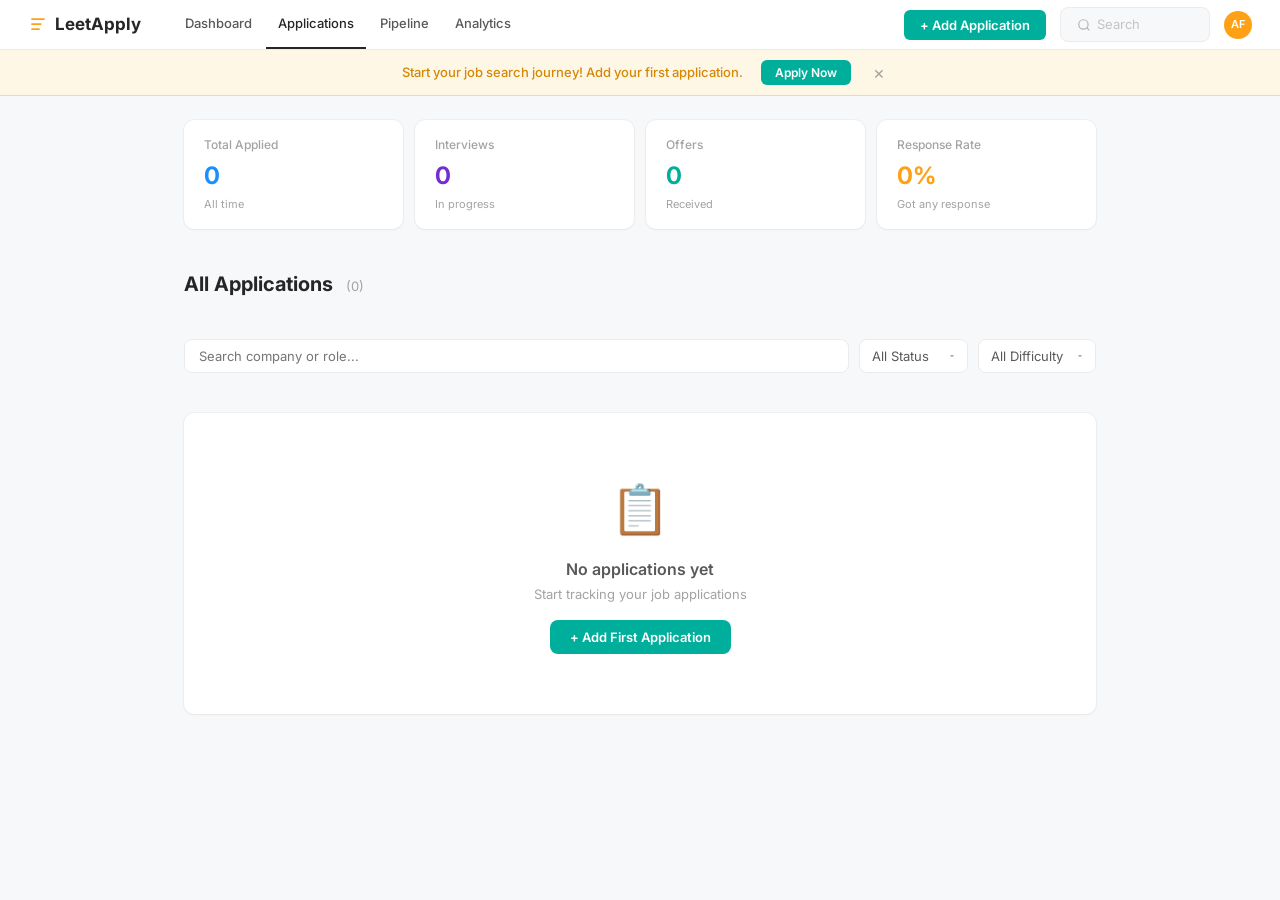
==== applications.html @ ae2119cd "Initial commit: LeetApply MVP" ====
<!DOCTYPE html>
<html lang="en">
<head>
<meta charset="UTF-8">
<meta name="viewport" content="width=device-width, initial-scale=1.0">
<title>Applications - LeetApply</title>
<link rel="stylesheet" href="css/style.css">
<link rel="stylesheet" href="css/applications.css">
<link rel="stylesheet" href="css/modal.css">
</head>
<body>

<!-- Navbar -->
<nav class="navbar">
    <a href="index.html" class="navbar-logo">
        <svg width="20" height="20" viewBox="0 0 24 24" fill="#ffa116"><path d="M20 6H4V4h16v2zm-4 6H4v-2h12v2zm-2 6H4v-2h10v2z"/></svg>
        LeetApply
    </a>
    <div class="navbar-links">
        <a href="index.html">Dashboard</a>
        <a href="applications.html" class="active">Applications</a>
        <a href="#">Pipeline</a>
        <a href="#">Analytics</a>
    </div>
    <div class="navbar-right">
        <button class="navbar-add-btn" data-action="open-add-modal">+ Add Application</button>
        <div class="search-box">
            <svg width="14" height="14" viewBox="0 0 24 24" fill="none" stroke="#b3b3b3" stroke-width="2"><circle cx="11" cy="11" r="8"/><path d="m21 21-4.35-4.35"/></svg>
            <span>Search</span>
        </div>
        <div class="navbar-avatar">AF</div>
    </div>
</nav>

<!-- Streak Warning Banner -->
<div class="streak-banner" id="streak-banner" style="display:none">
    <span class="streak-fire"></span>
    <span id="streak-message"></span>
    <button class="streak-btn" data-action="open-add-modal">Apply Now</button>
    <button class="streak-dismiss" onclick="document.getElementById('streak-banner').style.display='none'">&times;</button>
</div>

<div class="main-container single-col">
    <!-- Stats Cards -->
    <div class="stats-cards" id="stats-cards">
        <div class="stat-card">
            <div class="stat-card-label">Total Applied</div>
            <div class="stat-card-value blue" id="sc-total">0</div>
            <div class="stat-card-sub">All time</div>
        </div>
        <div class="stat-card">
            <div class="stat-card-label">Interviews</div>
            <div class="stat-card-value purple" id="sc-interviews">0</div>
            <div class="stat-card-sub">In progress</div>
        </div>
        <div class="stat-card">
            <div class="stat-card-label">Offers</div>
            <div class="stat-card-value green" id="sc-offers">0</div>
            <div class="stat-card-sub">Received</div>
        </div>
        <div class="stat-card">
            <div class="stat-card-label">Response Rate</div>
            <div class="stat-card-value orange" id="sc-response">0%</div>
            <div class="stat-card-sub">Got any response</div>
        </div>
    </div>

    <div class="apps-header">
        <h1>All Applications <span class="apps-count" id="apps-count">(0)</span></h1>
    </div>

    <!-- Filters -->
    <div class="filters-bar">
        <input type="text" id="filter-search" class="filter-search" placeholder="Search company or role...">
        <select id="filter-status" class="filter-select">
            <option value="all">All Status</option>
            <option value="applied">Applied</option>
            <option value="screening">Screening</option>
            <option value="interview">Interview</option>
            <option value="offer">Offer</option>
            <option value="rejected">Rejected</option>
        </select>
        <select id="filter-difficulty" class="filter-select">
            <option value="all">All Difficulty</option>
            <option value="easy">Easy</option>
            <option value="medium">Medium</option>
            <option value="hard">Hard</option>
        </select>
    </div>

    <!-- Table -->
    <div class="apps-table-wrap">
        <table class="apps-table">
            <thead>
                <tr>
                    <th>Company / Role</th>
                    <th>Difficulty</th>
                    <th>Date</th>
                    <th>Platform</th>
                    <th>Status</th>
                    <th></th>
                </tr>
            </thead>
            <tbody id="apps-tbody"></tbody>
        </table>
    </div>
</div>

<!-- Add Application Modal -->
<div class="overlay" id="add-modal">
    <div class="modal">
        <div class="modal-header">
            <h2>Add Application</h2>
            <button class="modal-close">&times;</button>
        </div>
        <form class="modal-form" id="add-app-form">
            <div class="form-group">
                <label>Company <span class="required">*</span></label>
                <input type="text" name="company" class="form-input" placeholder="e.g. Google" required>
            </div>
            <div class="form-group">
                <label>Role / Position <span class="required">*</span></label>
                <input type="text" name="role" class="form-input" placeholder="e.g. SDE-2, Backend">
            </div>
            <div class="form-group">
                <label>Difficulty</label>
                <div class="diff-radio-group">
                    <div class="diff-radio">
                        <input type="radio" name="difficulty" value="easy" id="diff-easy">
                        <label for="diff-easy" class="label-easy">Easy</label>
                    </div>
                    <div class="diff-radio">
                        <input type="radio" name="difficulty" value="medium" id="diff-medium" checked>
                        <label for="diff-medium" class="label-medium">Medium</label>
                    </div>
                    <div class="diff-radio">
                        <input type="radio" name="difficulty" value="hard" id="diff-hard">
                        <label for="diff-hard" class="label-hard">Hard</label>
                    </div>
                </div>
            </div>
            <div class="form-row">
                <div class="form-group">
                    <label>Platform</label>
                    <select name="platform" class="form-input">
                        <option value="linkedin">LinkedIn</option>
                        <option value="naukri">Naukri</option>
                        <option value="indeed">Indeed</option>
                        <option value="internshala">Internshala</option>
                        <option value="wellfound">Wellfound</option>
                        <option value="direct">Direct / Career Page</option>
                        <option value="referral">Referral</option>
                        <option value="other">Other</option>
                    </select>
                </div>
                <div class="form-group">
                    <label>Date Applied</label>
                    <input type="date" name="dateApplied" class="form-input">
                </div>
            </div>
            <div class="form-group">
                <label>Job Link</label>
                <input type="url" name="link" class="form-input" placeholder="https://...">
            </div>
            <div class="form-group">
                <label>Notes</label>
                <textarea name="notes" class="form-input" placeholder="Any notes about this application..."></textarea>
            </div>
            <button type="submit" class="form-submit">Add Application</button>
        </form>
    </div>
</div>

<!-- Edit Application Modal -->
<div class="overlay" id="edit-modal">
    <div class="modal modal-wide">
        <div class="modal-header">
            <h2 id="edit-modal-title">Edit Application</h2>
            <button class="modal-close" onclick="EditModal.close()">&times;</button>
        </div>
        <div class="modal-tabs">
            <button class="modal-tab active" data-edit-tab="details" onclick="EditModal.switchTab('details')">Details</button>
            <button class="modal-tab" data-edit-tab="rounds" onclick="EditModal.switchTab('rounds')">Interview Rounds</button>
        </div>

        <!-- Details Tab -->
        <div class="modal-tab-content active" id="edit-tab-details">
            <form class="modal-form" id="edit-app-form">
                <input type="hidden" name="id" id="edit-id">
                <div class="form-group">
                    <label>Company <span class="required">*</span></label>
                    <input type="text" name="company" id="edit-company" class="form-input" required>
                </div>
                <div class="form-group">
                    <label>Role / Position <span class="required">*</span></label>
                    <input type="text" name="role" id="edit-role" class="form-input">
                </div>
                <div class="form-group">
                    <label>Difficulty</label>
                    <div class="diff-radio-group">
                        <div class="diff-radio">
                            <input type="radio" name="difficulty" value="easy" id="edit-diff-easy">
                            <label for="edit-diff-easy" class="label-easy">Easy</label>
                        </div>
                        <div class="diff-radio">
                            <input type="radio" name="difficulty" value="medium" id="edit-diff-medium">
                            <label for="edit-diff-medium" class="label-medium">Medium</label>
                        </div>
                        <div class="diff-radio">
                            <input type="radio" name="difficulty" value="hard" id="edit-diff-hard">
                            <label for="edit-diff-hard" class="label-hard">Hard</label>
                        </div>
                    </div>
                </div>
                <div class="form-row">
                    <div class="form-group">
                        <label>Platform</label>
                        <select name="platform" id="edit-platform" class="form-input">
                            <option value="linkedin">LinkedIn</option>
                            <option value="naukri">Naukri</option>
                            <option value="indeed">Indeed</option>
                            <option value="internshala">Internshala</option>
                            <option value="wellfound">Wellfound</option>
                            <option value="direct">Direct / Career Page</option>
                            <option value="referral">Referral</option>
                            <option value="other">Other</option>
                        </select>
                    </div>
                    <div class="form-group">
                        <label>Date Applied</label>
                        <input type="date" name="dateApplied" id="edit-date" class="form-input">
                    </div>
                </div>
                <div class="form-group">
                    <label>Job Link</label>
                    <input type="url" name="link" id="edit-link" class="form-input" placeholder="https://...">
                </div>
                <div class="form-group">
                    <label>Notes</label>
                    <textarea name="notes" id="edit-notes" class="form-input" placeholder="Any notes..."></textarea>
                </div>
                <button type="submit" class="form-submit">Save Changes</button>
            </form>
        </div>

        <!-- Interview Rounds Tab -->
        <div class="modal-tab-content" id="edit-tab-rounds">
            <div style="padding: 20px 24px 24px;">
                <div class="rounds-list" id="rounds-list"></div>
                <button class="add-round-btn" id="add-round-toggle" onclick="EditModal.toggleRoundForm()">+ Add Interview Round</button>
                <div class="round-form" id="round-form" style="display:none">
                    <div class="form-row-3">
                        <div class="form-group">
                            <label>Round</label>
                            <select id="round-type" class="form-input">
                                <option value="OA">Online Assessment</option>
                                <option value="Phone Screen">Phone Screen</option>
                                <option value="DSA">DSA / Coding</option>
                                <option value="System Design">System Design</option>
                                <option value="Machine Coding">Machine Coding</option>
                                <option value="HR">HR Round</option>
                                <option value="Hiring Manager">Hiring Manager</option>
                                <option value="Other">Other</option>
                            </select>
                        </div>
                        <div class="form-group">
                            <label>Date</label>
                            <input type="date" id="round-date" class="form-input">
                        </div>
                        <div class="form-group">
                            <label>Outcome</label>
                            <select id="round-outcome" class="form-input">
                                <option value="pending">Pending</option>
                                <option value="cleared">Cleared</option>
                                <option value="failed">Failed</option>
                                <option value="ghosted">Ghosted</option>
                            </select>
                        </div>
                    </div>
                    <div class="form-group">
                        <label>Questions / Notes</label>
                        <textarea id="round-notes" class="form-input" placeholder="What was asked? How did it go?"></textarea>
                    </div>
                    <div style="display:flex;gap:8px;">
                        <button type="button" class="form-submit" style="flex:1" onclick="EditModal.saveRound()">Add Round</button>
                        <button type="button" class="form-submit" style="flex:0;background:var(--subtle-bg);color:var(--text-secondary)" onclick="EditModal.toggleRoundForm()">Cancel</button>
                    </div>
                </div>
            </div>
        </div>
    </div>
</div>

<script src="js/store.js"></script>
<script src="js/modal.js"></script>
<script src="js/applications.js"></script>
<script>
document.querySelector('#add-app-form input[name="dateApplied"]').value = new Date().toISOString().split('T')[0];
</script>
</body>
</html>
---- css/style.css ----
@import url('https://fonts.googleapis.com/css2?family=Inter:wght@400;500;600;700&display=swap');

/* ── CSS Variables ── */
:root {
    --bg: #f7f8fa;
    --card: #fff;
    --card-shadow: 0 1px 3px rgba(0,0,0,0.04), 0 0 0 1px rgba(0,0,0,0.03);
    --card-radius: 10px;
    --text-primary: #262626;
    --text-secondary: #595959;
    --text-muted: #a3a3a3;
    --text-light: #c4c4c4;
    --border: #ebebeb;
    --hover-bg: #fafbfc;
    --subtle-bg: #f7f8fa;
    --easy: #00af9b;
    --medium: #ffb800;
    --hard: #ef4743;
    --accent: #ffa116;
    --ring-bg: #f2f3f5;
    --status-applied-bg: #e8f4fd; --status-applied: #1890ff;
    --status-screening-bg: #f3e8ff; --status-screening: #722ed1;
    --status-interview-bg: #fff7e6; --status-interview: #d48806;
    --status-offer-bg: #e6fffb; --status-offer: #08979c;
    --status-rejected-bg: #fff1f0; --status-rejected: #f5222d;
    --heatmap-0: #ebedf0;
    --heatmap-1: #9be9a8;
    --heatmap-2: #40c463;
    --heatmap-3: #30a14e;
    --heatmap-4: #216e39;
}

/* ── Reset ── */
*, *::before, *::after { margin: 0; padding: 0; box-sizing: border-box; }

body {
    font-family: 'Inter', -apple-system, BlinkMacSystemFont, 'Segoe UI', sans-serif;
    background: var(--bg);
    color: var(--text-primary);
    min-height: 100vh;
    -webkit-font-smoothing: antialiased;
    -moz-osx-font-smoothing: grayscale;
    font-size: 14px;
    line-height: 1.5;
}

a { color: inherit; text-decoration: none; }
button { font-family: inherit; cursor: pointer; }
ul { list-style: none; }

/* ── Navbar ── */
.navbar {
    background: var(--card);
    border-bottom: 1px solid var(--border);
    padding: 0 28px;
    height: 50px;
    display: flex;
    align-items: center;
    gap: 28px;
    position: sticky;
    top: 0;
    z-index: 50;
}
.navbar-logo {
    font-size: 17px;
    font-weight: 700;
    color: var(--text-primary);
    display: flex;
    align-items: center;
    gap: 7px;
    margin-right: 4px;
    white-space: nowrap;
}
.navbar-logo svg { flex-shrink: 0; }
.navbar-links {
    display: flex;
    gap: 2px;
    flex: 1;
}
.navbar-links a {
    color: var(--text-secondary);
    font-size: 13px;
    font-weight: 500;
    padding: 14px 12px;
    border-bottom: 2px solid transparent;
    transition: color 0.15s, border-color 0.15s;
}
.navbar-links a:hover { color: var(--text-primary); }
.navbar-links a.active {
    color: var(--text-primary);
    border-bottom-color: var(--text-primary);
}
.navbar-right {
    display: flex;
    align-items: center;
    gap: 14px;
}
.search-box {
    display: flex;
    align-items: center;
    gap: 6px;
    background: var(--subtle-bg);
    border: 1px solid var(--border);
    border-radius: 8px;
    padding: 7px 16px;
    font-size: 13px;
    color: var(--text-light);
    cursor: pointer;
    min-width: 150px;
}
.navbar-avatar {
    width: 28px;
    height: 28px;
    border-radius: 50%;
    background: var(--accent);
    color: #fff;
    font-size: 11px;
    font-weight: 600;
    display: flex;
    align-items: center;
    justify-content: center;
}
.navbar-add-btn {
    background: var(--easy);
    color: #fff;
    border: none;
    padding: 7px 16px;
    border-radius: 6px;
    font-size: 13px;
    font-weight: 600;
    display: flex;
    align-items: center;
    gap: 5px;
    transition: background 0.15s;
    white-space: nowrap;
}
.navbar-add-btn:hover { background: #009688; }

/* ── Main Layout ── */
.main-container {
    max-width: 1100px;
    margin: 24px auto;
    padding: 0 24px;
    display: grid;
    grid-template-columns: 270px 1fr;
    gap: 24px;
    align-items: start;
}

/* Single column layout for applications page */
.main-container.single-col {
    grid-template-columns: 1fr;
    max-width: 960px;
}

/* ── Card base ── */
.card {
    background: var(--card);
    border-radius: var(--card-radius);
    box-shadow: var(--card-shadow);
}

/* ── Status badges ── */
.status-badge {
    font-size: 11px;
    padding: 2px 10px;
    border-radius: 10px;
    font-weight: 500;
    white-space: nowrap;
}
.status-applied { background: var(--status-applied-bg); color: var(--status-applied); }
.status-screening { background: var(--status-screening-bg); color: var(--status-screening); }
.status-interview { background: var(--status-interview-bg); color: var(--status-interview); }
.status-offer { background: var(--status-offer-bg); color: var(--status-offer); }
.status-rejected { background: var(--status-rejected-bg); color: var(--status-rejected); }

/* ── Difficulty tags ── */
.diff-tag { font-size: 11px; font-weight: 500; }
.diff-tag.easy { color: var(--easy); }
.diff-tag.medium { color: var(--medium); }
.diff-tag.hard { color: var(--hard); }

/* ── Tooltip ── */
.tooltip {
    position: fixed;
    background: var(--text-primary);
    color: #fff;
    padding: 6px 12px;
    border-radius: 6px;
    font-size: 12px;
    pointer-events: none;
    opacity: 0;
    transition: opacity 0.15s;
    z-index: 100;
    white-space: nowrap;
    box-shadow: 0 4px 12px rgba(0,0,0,0.15);
}

/* ── Overlay ── */
.overlay {
    position: fixed;
    inset: 0;
    background: rgba(0,0,0,0.4);
    z-index: 100;
    display: none;
    align-items: center;
    justify-content: center;
}
.overlay.active { display: flex; }

/* ── Streak Warning Banner ── */
.streak-banner {
    background: #fff7e6;
    border-bottom: 1px solid #ffd88a;
    padding: 10px 28px;
    display: flex;
    align-items: center;
    justify-content: center;
    gap: 10px;
    font-size: 13px;
    font-weight: 500;
    color: #d48806;
}
.streak-banner.danger {
    background: #fff1f0;
    border-bottom-color: #ffa39e;
    color: #f5222d;
}
.streak-banner .streak-fire { font-size: 16px; }
.streak-banner .streak-btn {
    background: var(--easy); color: #fff; border: none;
    padding: 5px 14px; border-radius: 6px; font-size: 12px;
    font-weight: 600; margin-left: 8px;
}
.streak-banner .streak-btn:hover { background: #009688; }
.streak-banner .streak-dismiss {
    background: none; border: none; color: var(--text-muted);
    font-size: 18px; margin-left: 8px; padding: 0 4px;
}

/* ── Stats Cards Row ── */
.stats-cards {
    display: grid;
    grid-template-columns: repeat(4, 1fr);
    gap: 12px;
    margin-bottom: 16px;
}
.stat-card {
    background: var(--card);
    border-radius: var(--card-radius);
    box-shadow: var(--card-shadow);
    padding: 16px 20px;
}
.stat-card-label {
    font-size: 12px; color: var(--text-muted); font-weight: 500;
    margin-bottom: 4px;
}
.stat-card-value {
    font-size: 24px; font-weight: 700; color: var(--text-primary);
}
.stat-card-sub {
    font-size: 11px; color: var(--text-muted); margin-top: 2px;
}
.stat-card-value.green { color: var(--easy); }
.stat-card-value.orange { color: var(--accent); }
.stat-card-value.blue { color: var(--status-applied); }
.stat-card-value.purple { color: var(--status-screening); }

/* ── Edit Modal (wider) ── */
.modal.modal-wide { width: 560px; }
.modal-tabs {
    display: flex; border-bottom: 1px solid #f0f0f0;
    padding: 0 24px;
}
.modal-tab {
    padding: 10px 14px; font-size: 13px; color: var(--text-muted);
    border: none; background: none; font-weight: 500;
    border-bottom: 2px solid transparent;
}
.modal-tab.active { color: var(--text-primary); border-bottom-color: var(--text-primary); }
.modal-tab-content { display: none; }
.modal-tab-content.active { display: block; }

/* ── Interview Rounds ── */
.rounds-list { display: flex; flex-direction: column; gap: 12px; }
.round-card {
    background: var(--subtle-bg); border-radius: 8px; padding: 14px;
    border: 1px solid var(--border);
}
.round-header {
    display: flex; justify-content: space-between; align-items: center;
    margin-bottom: 8px;
}
.round-title { font-size: 13px; font-weight: 600; }
.round-outcome {
    font-size: 11px; padding: 2px 8px; border-radius: 10px; font-weight: 500;
}
.round-notes { font-size: 12px; color: var(--text-secondary); line-height: 1.5; }
.add-round-btn {
    width: 100%; padding: 10px; margin-top: 8px;
    background: none; border: 1.5px dashed var(--border);
    border-radius: 8px; color: var(--text-muted); font-size: 13px;
    font-weight: 500; transition: all 0.15s;
}
.add-round-btn:hover { border-color: var(--easy); color: var(--easy); }

.round-form { display: flex; flex-direction: column; gap: 10px; margin-top: 10px; }
.round-form .form-row-3 { display: grid; grid-template-columns: 1fr 1fr 1fr; gap: 8px; }
.round-form .form-input { font-size: 12px; padding: 7px 10px; }
---- css/applications.css ----
/* ── Applications Page ── */
.apps-header {
    display: flex; align-items: center; justify-content: space-between;
    margin-bottom: 16px;
}
.apps-header h1 { font-size: 20px; font-weight: 700; }
.apps-count { font-size: 13px; color: var(--text-muted); font-weight: 400; margin-left: 8px; }

/* ── Filters Bar ── */
.filters-bar {
    display: flex; gap: 10px; align-items: center;
    margin-bottom: 16px; flex-wrap: wrap;
}
.filter-search {
    flex: 1; min-width: 200px; padding: 8px 14px;
    border: 1px solid var(--border); border-radius: 8px;
    font-size: 13px; font-family: inherit; color: var(--text-primary);
    background: var(--card);
}
.filter-search:focus {
    outline: none; border-color: var(--easy);
    box-shadow: 0 0 0 3px rgba(0,175,155,0.08);
}
.filter-select {
    padding: 8px 32px 8px 12px; border: 1px solid var(--border);
    border-radius: 8px; font-size: 13px; font-family: inherit;
    color: var(--text-secondary); background: var(--card);
    appearance: none;
    background-image: url("data:image/svg+xml,%3Csvg xmlns='http://www.w3.org/2000/svg' width='10' height='10' viewBox='0 0 24 24' fill='%23999'%3E%3Cpath d='M7 10l5 5 5-5z'/%3E%3C/svg%3E");
    background-repeat: no-repeat;
    background-position: right 10px center;
    cursor: pointer;
}
.filter-select:focus { outline: none; border-color: var(--easy); }

/* ── Applications Table ── */
.apps-table-wrap {
    background: var(--card);
    border-radius: var(--card-radius);
    box-shadow: var(--card-shadow);
    overflow: hidden;
}
.apps-table {
    width: 100%; border-collapse: collapse;
}
.apps-table thead th {
    padding: 12px 16px; text-align: left;
    font-size: 12px; font-weight: 600; color: var(--text-muted);
    text-transform: uppercase; letter-spacing: 0.3px;
    background: var(--subtle-bg);
    border-bottom: 1px solid #f0f0f0;
    white-space: nowrap;
}
.apps-table tbody tr {
    border-bottom: 1px solid #f7f8fa;
    transition: background 0.1s;
}
.apps-table tbody tr:hover { background: var(--hover-bg); }
.apps-table tbody tr:last-child { border-bottom: none; }
.apps-table td {
    padding: 14px 16px; font-size: 13px;
    vertical-align: middle;
}
.app-company { font-weight: 500; color: var(--text-primary); }
.app-role { font-size: 12px; color: var(--text-muted); margin-top: 1px; }
.app-link {
    color: var(--status-applied); font-size: 12px;
}
.app-link:hover { text-decoration: underline; }
.app-date { color: var(--text-muted); font-size: 12px; white-space: nowrap; }

/* Status dropdown */
.status-select {
    padding: 4px 8px; border-radius: 10px; font-size: 11px;
    font-weight: 500; border: none; cursor: pointer;
    font-family: inherit;
}
.status-select.applied { background: var(--status-applied-bg); color: var(--status-applied); }
.status-select.screening { background: var(--status-screening-bg); color: var(--status-screening); }
.status-select.interview { background: var(--status-interview-bg); color: var(--status-interview); }
.status-select.offer { background: var(--status-offer-bg); color: var(--status-offer); }
.status-select.rejected { background: var(--status-rejected-bg); color: var(--status-rejected); }

/* Actions */
.app-actions { display: flex; gap: 6px; }
.app-delete-btn {
    width: 28px; height: 28px; border-radius: 6px;
    border: none; background: none; color: var(--text-light);
    display: flex; align-items: center; justify-content: center;
    transition: all 0.15s; font-size: 16px;
}
.app-delete-btn:hover { background: var(--status-rejected-bg); color: var(--status-rejected); }

/* ── Empty State ── */
.apps-empty {
    text-align: center; padding: 60px 20px; color: var(--text-muted);
}
.apps-empty .empty-icon { font-size: 48px; margin-bottom: 12px; }
.apps-empty h3 { font-size: 16px; font-weight: 600; color: var(--text-secondary); margin-bottom: 4px; }
.apps-empty p { font-size: 13px; }
.apps-empty .empty-btn {
    display: inline-flex; align-items: center; gap: 6px;
    margin-top: 16px; padding: 9px 20px;
    background: var(--easy); color: #fff; border: none;
    border-radius: 8px; font-size: 13px; font-weight: 600;
}
.apps-empty .empty-btn:hover { background: #009688; }
---- css/modal.css ----
/* ── Add Application Modal ── */
.modal {
    background: var(--card);
    border-radius: 12px;
    width: 480px;
    max-width: 95vw;
    max-height: 90vh;
    overflow-y: auto;
    box-shadow: 0 20px 60px rgba(0,0,0,0.15);
}
.modal-header {
    display: flex; align-items: center; justify-content: space-between;
    padding: 20px 24px 0;
}
.modal-header h2 { font-size: 17px; font-weight: 600; }
.modal-close {
    width: 32px; height: 32px; border-radius: 6px;
    border: none; background: var(--subtle-bg);
    font-size: 18px; color: var(--text-muted);
    display: flex; align-items: center; justify-content: center;
    transition: background 0.15s;
}
.modal-close:hover { background: #eee; }

.modal-form { padding: 20px 24px 24px; }
.form-group { margin-bottom: 16px; }
.form-group label {
    display: block; font-size: 12px; font-weight: 500;
    color: var(--text-secondary); margin-bottom: 6px;
}
.form-group label .required { color: var(--hard); }
.form-input {
    width: 100%; padding: 9px 12px; border: 1px solid var(--border);
    border-radius: 6px; font-size: 13px; font-family: inherit;
    color: var(--text-primary); background: #fff;
    transition: border-color 0.15s;
}
.form-input:focus {
    outline: none; border-color: var(--easy);
    box-shadow: 0 0 0 3px rgba(0,175,155,0.08);
}
.form-input::placeholder { color: var(--text-light); }

textarea.form-input { resize: vertical; min-height: 70px; }

select.form-input {
    appearance: none;
    background-image: url("data:image/svg+xml,%3Csvg xmlns='http://www.w3.org/2000/svg' width='10' height='10' viewBox='0 0 24 24' fill='%23999'%3E%3Cpath d='M7 10l5 5 5-5z'/%3E%3C/svg%3E");
    background-repeat: no-repeat;
    background-position: right 12px center;
    padding-right: 32px;
}

/* Difficulty radio group */
.diff-radio-group { display: flex; gap: 8px; }
.diff-radio {
    flex: 1; position: relative;
}
.diff-radio input { position: absolute; opacity: 0; pointer-events: none; }
.diff-radio label {
    display: block; text-align: center; padding: 8px 12px;
    border: 1.5px solid var(--border); border-radius: 8px;
    font-size: 13px; font-weight: 500; cursor: pointer;
    transition: all 0.15s; margin-bottom: 0;
}
.diff-radio label:hover { border-color: #ccc; }
.diff-radio input:checked + label.label-easy {
    border-color: var(--easy); background: #e6f9f5; color: var(--easy);
}
.diff-radio input:checked + label.label-medium {
    border-color: var(--medium); background: #fff8e1; color: #c49000;
}
.diff-radio input:checked + label.label-hard {
    border-color: var(--hard); background: #ffeaea; color: var(--hard);
}

/* Form row (2 columns) */
.form-row { display: grid; grid-template-columns: 1fr 1fr; gap: 12px; }

/* Submit button */
.form-submit {
    width: 100%; padding: 10px; margin-top: 4px;
    background: var(--easy); color: #fff; border: none;
    border-radius: 8px; font-size: 14px; font-weight: 600;
    transition: background 0.15s;
}
.form-submit:hover { background: #009688; }
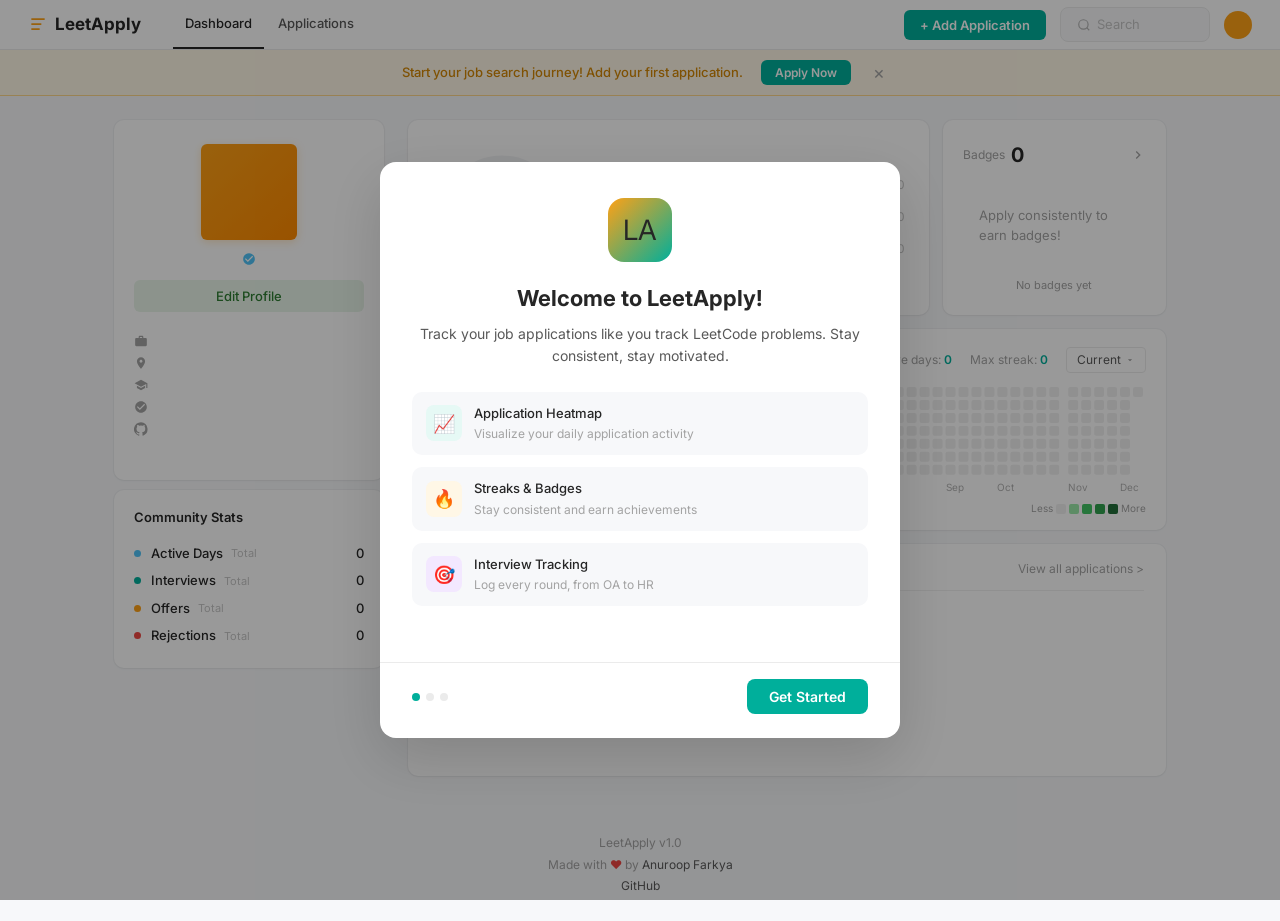
==== commit 4f5c03bc: "Add onboarding flow for first-time users - 3-step wizard: welcome intro, personal details, goals & s" ====
--- a/applications.html
+++ b/applications.html
@@ -19,8 +19,6 @@
     <div class="navbar-links">
         <a href="index.html">Dashboard</a>
         <a href="applications.html" class="active">Applications</a>
-        <a href="#">Pipeline</a>
-        <a href="#">Analytics</a>
     </div>
     <div class="navbar-right">
         <button class="navbar-add-btn" data-action="open-add-modal">+ Add Application</button>
@@ -28,7 +26,7 @@
             <svg width="14" height="14" viewBox="0 0 24 24" fill="none" stroke="#b3b3b3" stroke-width="2"><circle cx="11" cy="11" r="8"/><path d="m21 21-4.35-4.35"/></svg>
             <span>Search</span>
         </div>
-        <div class="navbar-avatar">AF</div>
+        <div class="navbar-avatar"></div>
     </div>
 </nav>
 
@@ -105,6 +103,12 @@
         </table>
     </div>
 </div>
+
+<footer class="site-footer">
+    <div>LeetApply v1.0</div>
+    <div>Made with <span class="footer-heart">&hearts;</span> by <a href="https://github.com/AnuroopFarkya11" target="_blank">Anuroop Farkya</a></div>
+    <div><a href="https://github.com/AnuroopFarkya11/leetapply" target="_blank">GitHub</a></div>
+</footer>
 
 <!-- Add Application Modal -->
 <div class="overlay" id="add-modal">
@@ -292,10 +296,22 @@
 </div>
 
 <script src="js/store.js"></script>
+<script>
+// Redirect to dashboard for onboarding if no profile
+if (!Store.hasProfile()) { window.location.href = 'index.html'; }
+</script>
 <script src="js/modal.js"></script>
 <script src="js/applications.js"></script>
 <script>
 document.querySelector('#add-app-form input[name="dateApplied"]').value = new Date().toISOString().split('T')[0];
+// Set navbar avatar initials
+(function() {
+    const profile = Store.getProfile();
+    if (profile) {
+        const navAvatar = document.querySelector('.navbar-avatar');
+        if (navAvatar) navAvatar.textContent = profile.name.split(' ').map(n => n[0]).join('').toUpperCase();
+    }
+})();
 </script>
 </body>
 </html>
--- a/css/style.css
+++ b/css/style.css
@@ -306,4 +306,175 @@
 
 .round-form { display: flex; flex-direction: column; gap: 10px; margin-top: 10px; }
 .round-form .form-row-3 { display: grid; grid-template-columns: 1fr 1fr 1fr; gap: 8px; }
-.round-form .form-input { font-size: 12px; padding: 7px 10px; }+.round-form .form-input { font-size: 12px; padding: 7px 10px; }
+
+/* ── Onboarding ── */
+.onboarding-modal {
+    background: var(--card);
+    border-radius: 16px;
+    width: 520px;
+    max-width: 95vw;
+    box-shadow: 0 20px 60px rgba(0,0,0,0.15);
+    overflow: hidden;
+}
+
+.onboarding-step {
+    display: none;
+    padding: 36px 32px 28px;
+}
+.onboarding-step.active { display: block; }
+
+/* Step 1: Welcome */
+.ob-welcome-icon {
+    width: 64px;
+    height: 64px;
+    border-radius: 16px;
+    background: linear-gradient(135deg, var(--accent), var(--easy));
+    display: flex;
+    align-items: center;
+    justify-content: center;
+    margin: 0 auto 20px;
+    font-size: 28px;
+}
+.ob-title {
+    font-size: 22px;
+    font-weight: 700;
+    text-align: center;
+    margin-bottom: 8px;
+}
+.ob-subtitle {
+    font-size: 14px;
+    color: var(--text-secondary);
+    text-align: center;
+    margin-bottom: 24px;
+    line-height: 1.6;
+}
+.ob-features {
+    display: flex;
+    flex-direction: column;
+    gap: 12px;
+    margin-bottom: 28px;
+}
+.ob-feature {
+    display: flex;
+    align-items: center;
+    gap: 12px;
+    padding: 12px 14px;
+    background: var(--subtle-bg);
+    border-radius: 10px;
+}
+.ob-feature-icon {
+    width: 36px;
+    height: 36px;
+    border-radius: 8px;
+    display: flex;
+    align-items: center;
+    justify-content: center;
+    font-size: 18px;
+    flex-shrink: 0;
+}
+.ob-feature-text {
+    font-size: 13px;
+    font-weight: 500;
+    color: var(--text-primary);
+}
+.ob-feature-text span {
+    display: block;
+    font-weight: 400;
+    font-size: 12px;
+    color: var(--text-muted);
+    margin-top: 2px;
+}
+
+/* Step 2 & 3: Forms */
+.ob-step-header {
+    font-size: 17px;
+    font-weight: 600;
+    margin-bottom: 4px;
+}
+.ob-step-sub {
+    font-size: 13px;
+    color: var(--text-muted);
+    margin-bottom: 20px;
+}
+
+/* Skill chips */
+.ob-skills-grid {
+    display: flex;
+    flex-wrap: wrap;
+    gap: 8px;
+    margin-bottom: 20px;
+}
+.ob-skill-chip {
+    padding: 7px 14px;
+    border: 1.5px solid var(--border);
+    border-radius: 20px;
+    font-size: 13px;
+    font-weight: 500;
+    color: var(--text-secondary);
+    background: #fff;
+    cursor: pointer;
+    transition: all 0.15s;
+}
+.ob-skill-chip:hover { border-color: var(--easy); color: var(--easy); }
+.ob-skill-chip.selected {
+    border-color: var(--easy);
+    background: #e6f9f5;
+    color: var(--easy);
+}
+
+/* Footer with dots + buttons */
+.ob-footer {
+    display: flex;
+    align-items: center;
+    justify-content: space-between;
+    padding: 16px 32px 24px;
+    border-top: 1px solid var(--border);
+}
+.ob-dots {
+    display: flex;
+    gap: 6px;
+}
+.onboarding-dot {
+    width: 8px;
+    height: 8px;
+    border-radius: 50%;
+    background: var(--border);
+    transition: background 0.2s;
+}
+.onboarding-dot.active { background: var(--easy); }
+.ob-btns { display: flex; gap: 8px; }
+.ob-btn {
+    padding: 9px 22px;
+    border-radius: 8px;
+    font-size: 14px;
+    font-weight: 600;
+    border: none;
+    transition: all 0.15s;
+}
+.ob-btn-primary {
+    background: var(--easy);
+    color: #fff;
+}
+.ob-btn-primary:hover { background: #009688; }
+.ob-btn-secondary {
+    background: var(--subtle-bg);
+    color: var(--text-secondary);
+    border: 1px solid var(--border);
+}
+.ob-btn-secondary:hover { background: #eee; }
+
+/* ── Footer ── */
+.site-footer {
+    text-align: center;
+    padding: 32px 24px 24px;
+    font-size: 12px;
+    color: var(--text-muted);
+    line-height: 1.8;
+}
+.site-footer a {
+    color: var(--text-secondary);
+    transition: color 0.15s;
+}
+.site-footer a:hover { color: var(--text-primary); }
+.site-footer .footer-heart { color: var(--hard); }
